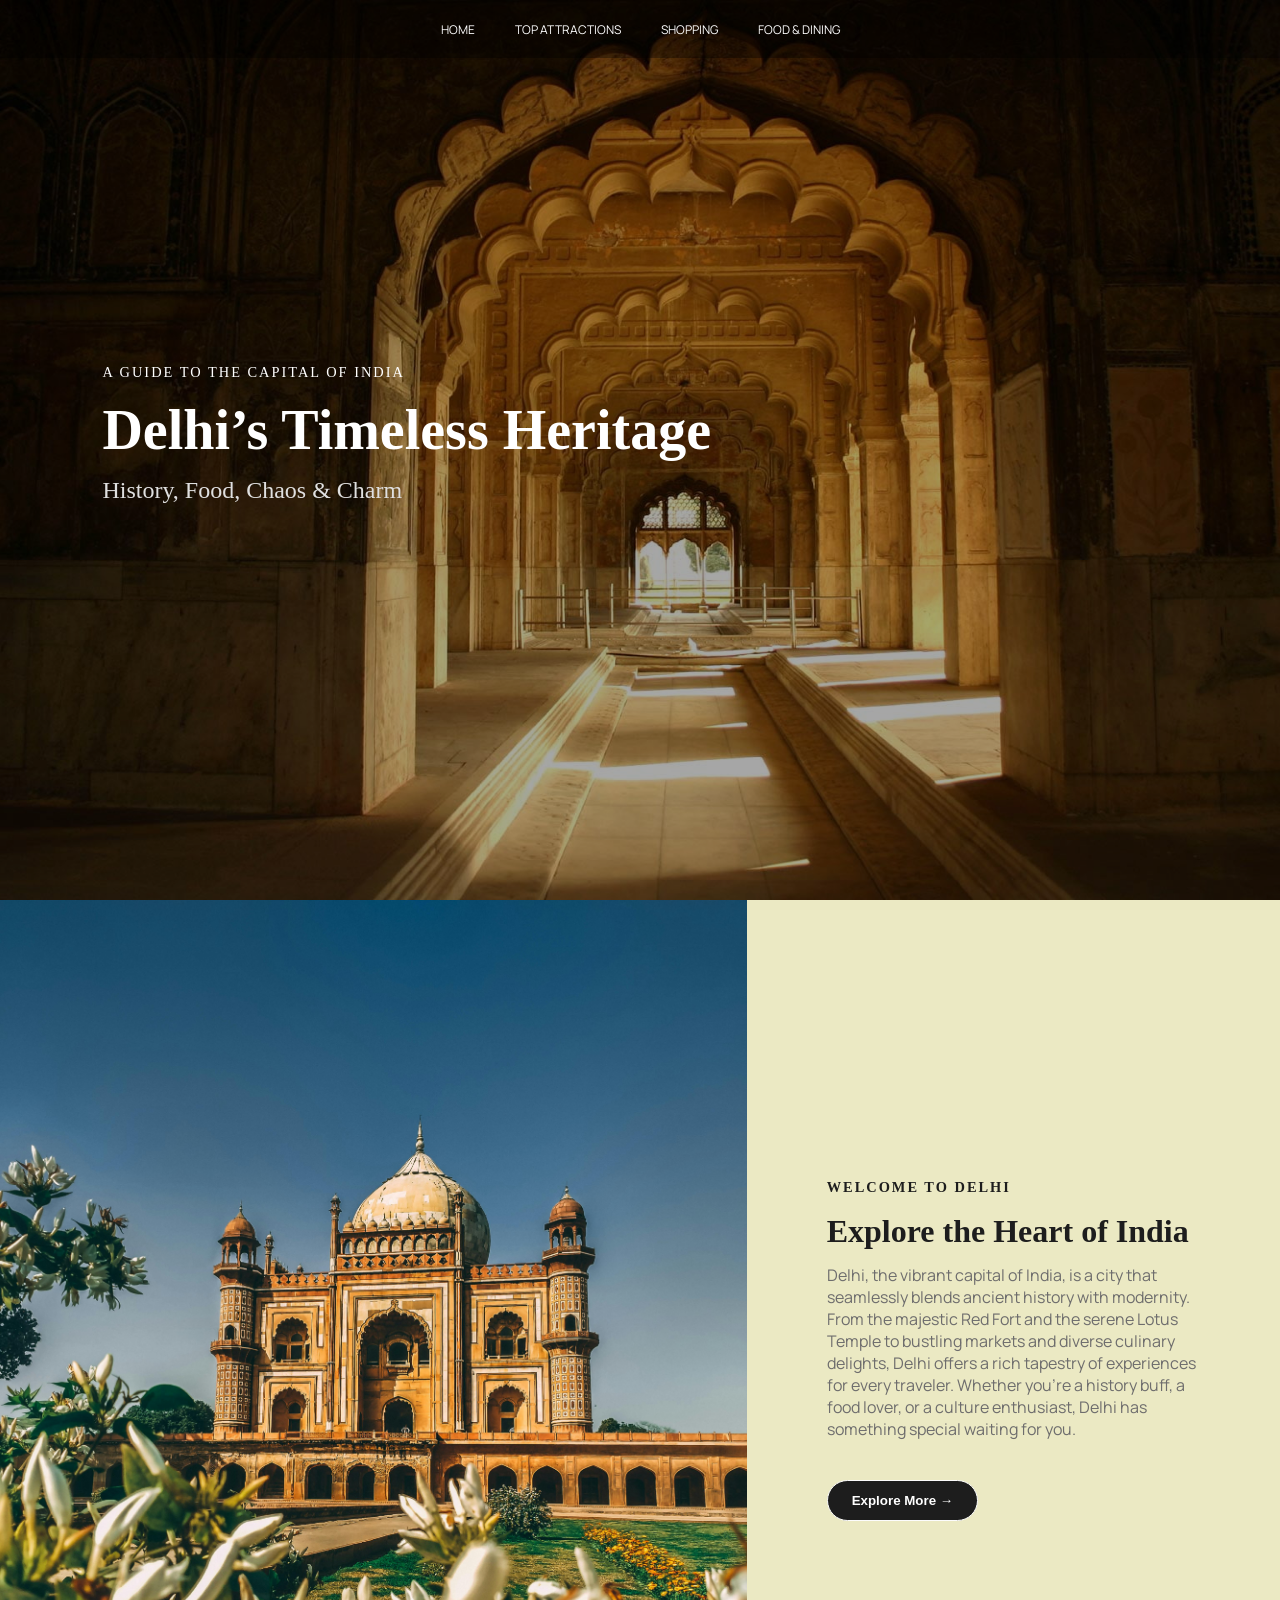
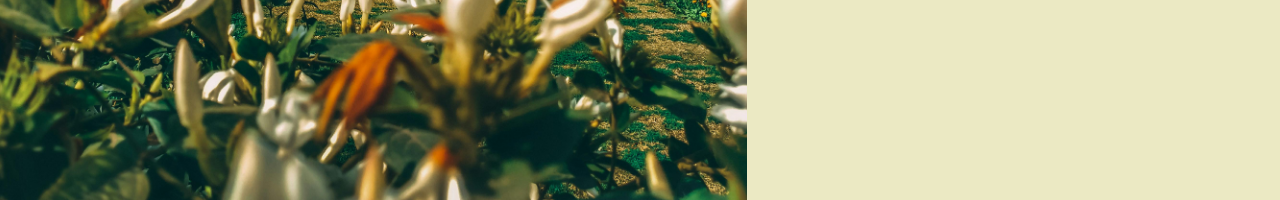
==== 2.0/index.html @ 77317df5 "2.0 website building" ====
<!DOCTYPE html>
<html lang="en">
<head>
    <meta charset="UTF-8">
    <meta name="viewport" content="width=device-width, initial-scale=1.0">
    <link rel="stylesheet" href="style/nav.css">
    <link rel="stylesheet" href="style/general.css">
    <link rel="stylesheet" href="style/main.css">
    <link rel="preconnect" href="https://fonts.googleapis.com">
    <link rel="preconnect" href="https://fonts.gstatic.com" crossorigin>
    <link href="https://fonts.googleapis.com/css2?family=Manrope:wght@200..800&family=Noto+Serif:ital,wght@0,100..900;1,100..900&family=Roboto:ital,wght@0,100..900;1,100..900&display=swap" rel="stylesheet">
    <title>Delhi Travel</title>
</head>
<body>
    <nav class="nav">
        <ul class ="nav-list">
            <li><a href="index.html">HOME</a></li>
            <li><a href="#home">TOP ATTRACTIONS</a></li>
            <li><a href="#home">SHOPPING</a></li>
            <li><a href="#home">FOOD & DINING</a></li>
        </ul>
    </nav>
    <main>
        <section class="title-image">
            <div class="title-content">
                <p class="subheading">A GUIDE TO THE CAPITAL OF INDIA</p>
                <h1 class="main-heading">Delhi’s Timeless Heritage</h1>
                <h2 class="second-sub-heading">History, Food, Chaos & Charm</h2>
            </div>
        </section>
        <section class="introduction">
            <div class="intro-image"></div>
            <div class="introduction-text">
                <h3 class="subheading">WELCOME TO DELHI</h3>
                <h1 class="main-heading">Explore the Heart of India</h1>
                <p class="description">Delhi, the vibrant capital of India, is a city that seamlessly blends ancient history with modernity. From the majestic Red Fort and the serene Lotus Temple to bustling markets and diverse culinary delights, Delhi offers a rich tapestry of experiences for every traveler. Whether you're a history buff, a food lover, or a culture enthusiast, Delhi has something special waiting for you.</p>
            <div class="more-button">
                <button class="explore-button"><a href="places.html">Explore More &#8594;</a></button>
            </div>
            </div>
        </section>

    </main>
</body>
</html>
---- 2.0/style/nav.css ----
.nav{
    position: fixed;
    background-color: rgba(0, 0, 0, 0.355);
    top: 0;
    left: 0;
    right:0;
    z-index: 100;
}
.nav-list{
    display: flex;
    list-style: none;
    align-items: center;
    justify-content: center;
    flex-direction: row;
    margin: 0;
}
.nav-list a{
    text-decoration: none;
    color: white;
    font-family:'Manrope', sans-serif;
    font-size: 12px;
}
.nav-list a:hover{
    color: #FFFFFF;
    text-decoration: underline;
    text-underline-offset: 0.5em;
    transition: all 0.3s ease-in-out;
}
.nav-list li{
    padding: 20px;
}
---- 2.0/style/general.css ----
*{
    scroll-behavior: smooth;
    margin: 0;
    padding: 0;
}
---- 2.0/style/main.css ----
.title-image {
  height: 100vh;
  background-image: url('../images/wallpaperflare.com_wallpaper.jpg'); 
  background-size: cover;
  background-position: top;
  background-repeat: no-repeat;
  display: flex;
  align-items: center;
  padding-left: 8%;
  padding-right: 8%;
  color: white;
  position: relative;
}

.title-image::before {
  content: '';
  position: absolute;
  inset: 0;
  background: rgba(0, 0, 0, 0.35); 
  z-index: 0;
}

.title-content {
  position: relative;
  max-width: 700px;
  z-index: 1;
}

.subheading {
  font-size: 0.9rem;
  letter-spacing: 2px;
  text-transform: uppercase;
  margin-bottom: 1rem;
}

.main-heading {
  font-size: 3.5rem;
  font-weight: 600;
  font-family: 'Playfair Display', serif;
  line-height: 1.2;
  margin-bottom: 0.8rem;
}

.second-sub-heading {
  font-size: 1.5rem;
  font-weight: 300;
  margin-bottom: 2rem;
  color: #e0e0e0;
}
.introduction {
  display: flex;
  height: 100vh;
  width: 100%;
}

.intro-image {
  flex: 2; 
  background-image: url('../images/intro-photo.jpg');
  background-size: cover;
  background-position: center;
  background-repeat: no-repeat;
}

.introduction-text {
  flex: 1; 
  display: flex;
  flex-direction: column;
  justify-content: center;
  padding: 80px;
  color: #1d1d1d; 
  background-color: #ebe9c3;
  text-align: left;
}
.introduction-text h1{
    font-size: 2em;
}

.introduction-text p {
  margin-bottom: 20px;
  font-family: 'Manrope', serif;
  color: rgb(110, 109, 109);
}
.explore-button {
  display: inline-flex;
  align-items: center;
  gap: 0.5rem;
  padding: 0.75rem 1.5rem;
  border: 1px solid #fcfcfc;
  border-radius: 50px;
  font-weight: 500;
  transition: all 0.3s ease;
  background-color: #1d1d1d;
}
.explore-button a{
    color: #ffffff;
    text-decoration: none;
    font-weight: 600;
}
.explore-button a:hover{
    color: #1d1d1d;
    text-decoration: none;
}

.explore-button:hover {
  background: white;
}
.more-button{
    padding-top: 20px;
}
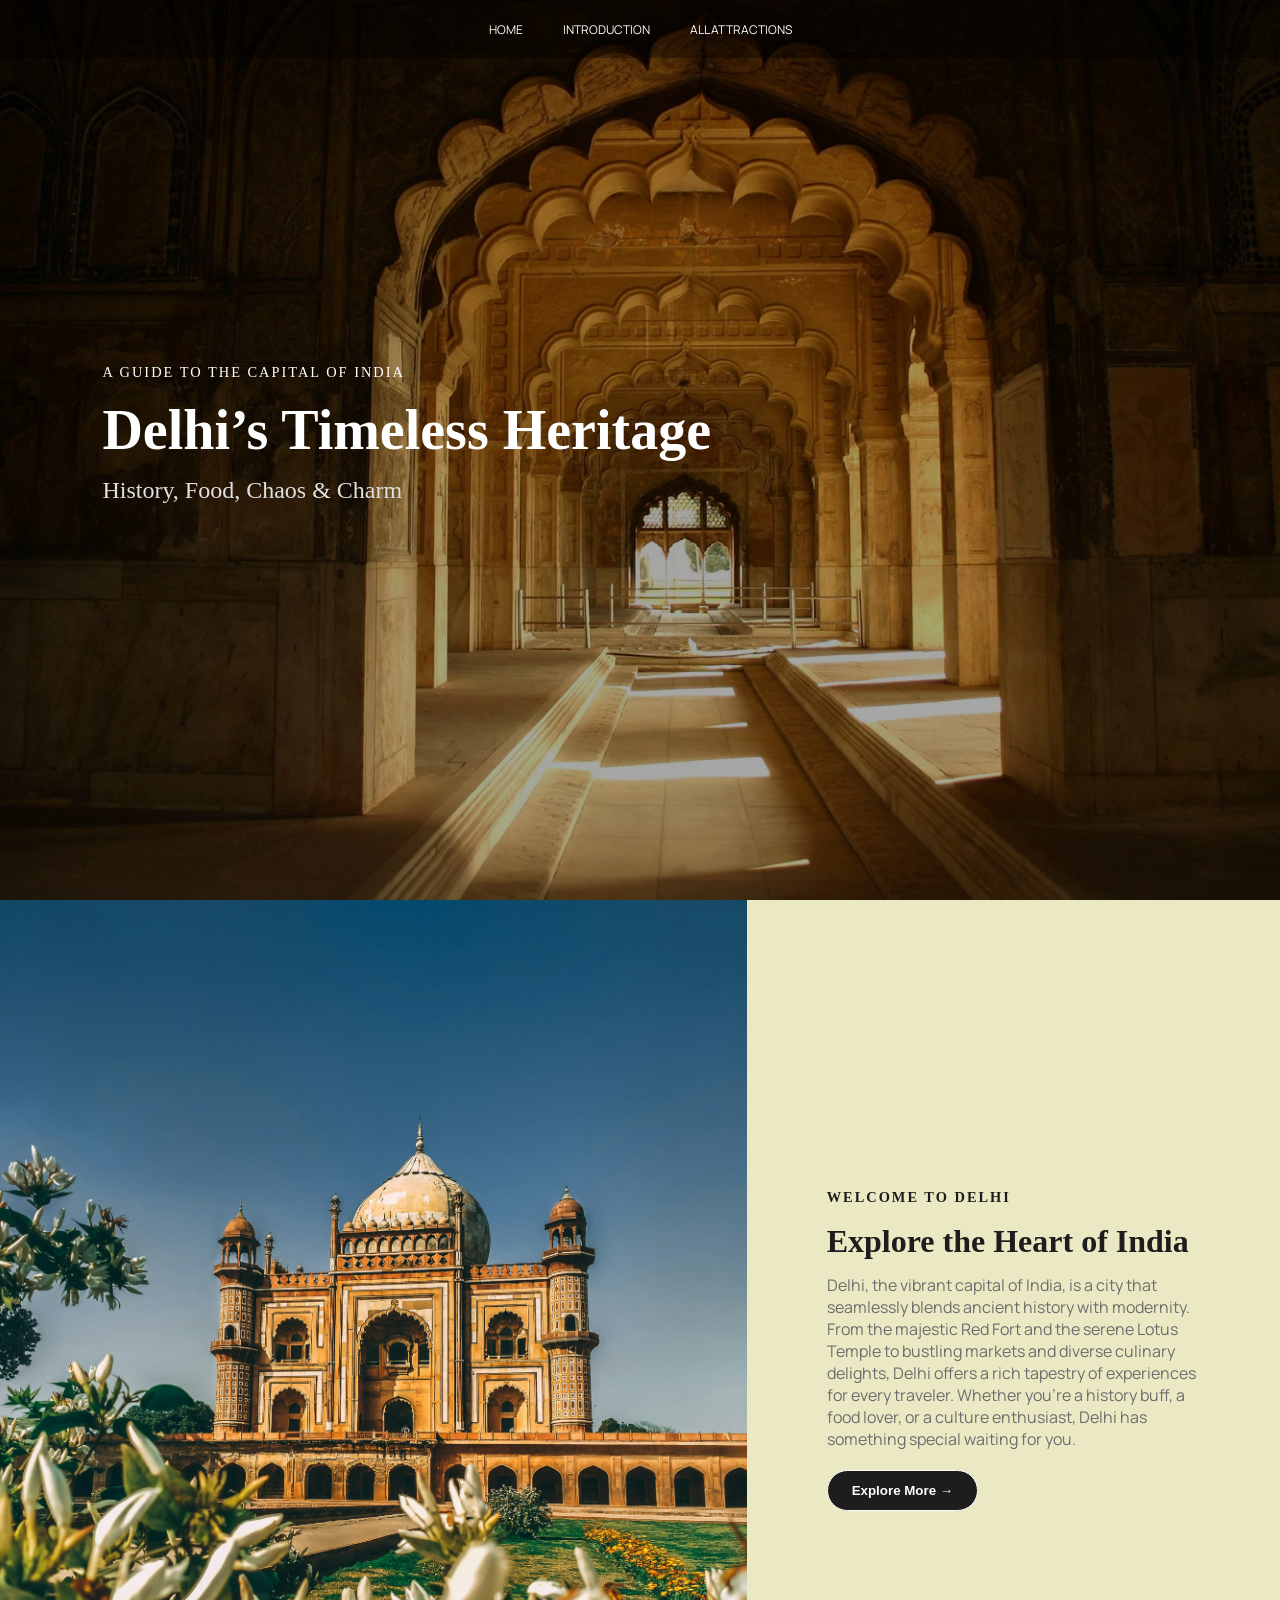
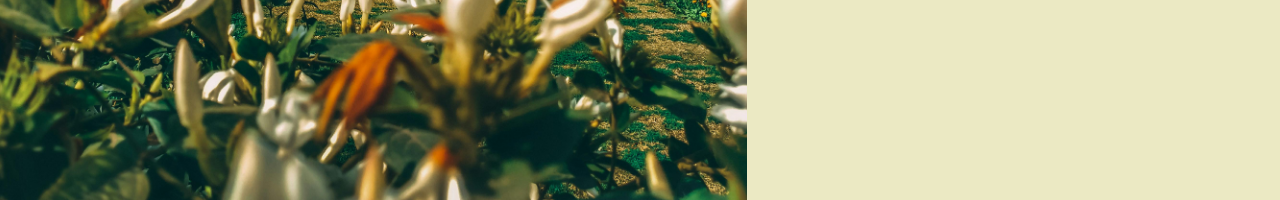
==== commit 190e8444: "added filter javascript" ====
--- a/2.0/index.html
+++ b/2.0/index.html
@@ -15,9 +15,8 @@
     <nav class="nav">
         <ul class ="nav-list">
             <li><a href="index.html">HOME</a></li>
-            <li><a href="#home">TOP ATTRACTIONS</a></li>
-            <li><a href="#home">SHOPPING</a></li>
-            <li><a href="#home">FOOD & DINING</a></li>
+            <li><a href="#intro">INTRODUCTION</a></li>
+            <li><a href="places.html">ALL ATTRACTIONS</a></li>
         </ul>
     </nav>
     <main>
@@ -28,7 +27,7 @@
                 <h2 class="second-sub-heading">History, Food, Chaos & Charm</h2>
             </div>
         </section>
-        <section class="introduction">
+        <section class="introduction" id="intro">
             <div class="intro-image"></div>
             <div class="introduction-text">
                 <h3 class="subheading">WELCOME TO DELHI</h3>
--- a/2.0/style/nav.css
+++ b/2.0/style/nav.css
@@ -5,6 +5,7 @@
     left: 0;
     right:0;
     z-index: 100;
+    
 }
 .nav-list{
     display: flex;
--- a/2.0/style/general.css
+++ b/2.0/style/general.css
@@ -2,4 +2,4 @@
     scroll-behavior: smooth;
     margin: 0;
     padding: 0;
-}+}
--- a/2.0/style/main.css
+++ b/2.0/style/main.css
@@ -29,7 +29,6 @@
 .subheading {
   font-size: 0.9rem;
   letter-spacing: 2px;
-  text-transform: uppercase;
   margin-bottom: 1rem;
 }
 
@@ -90,20 +89,19 @@
   font-weight: 500;
   transition: all 0.3s ease;
   background-color: #1d1d1d;
+  cursor: pointer;
 }
 .explore-button a{
     color: #ffffff;
     text-decoration: none;
     font-weight: 600;
 }
-.explore-button a:hover{
+
+.explore-button:hover {
+  background: white;
+  color: #1d1d1d;
+}
+.explore-button:hover > a{
     color: #1d1d1d;
     text-decoration: none;
 }
-
-.explore-button:hover {
-  background: white;
-}
-.more-button{
-    padding-top: 20px;
-}
